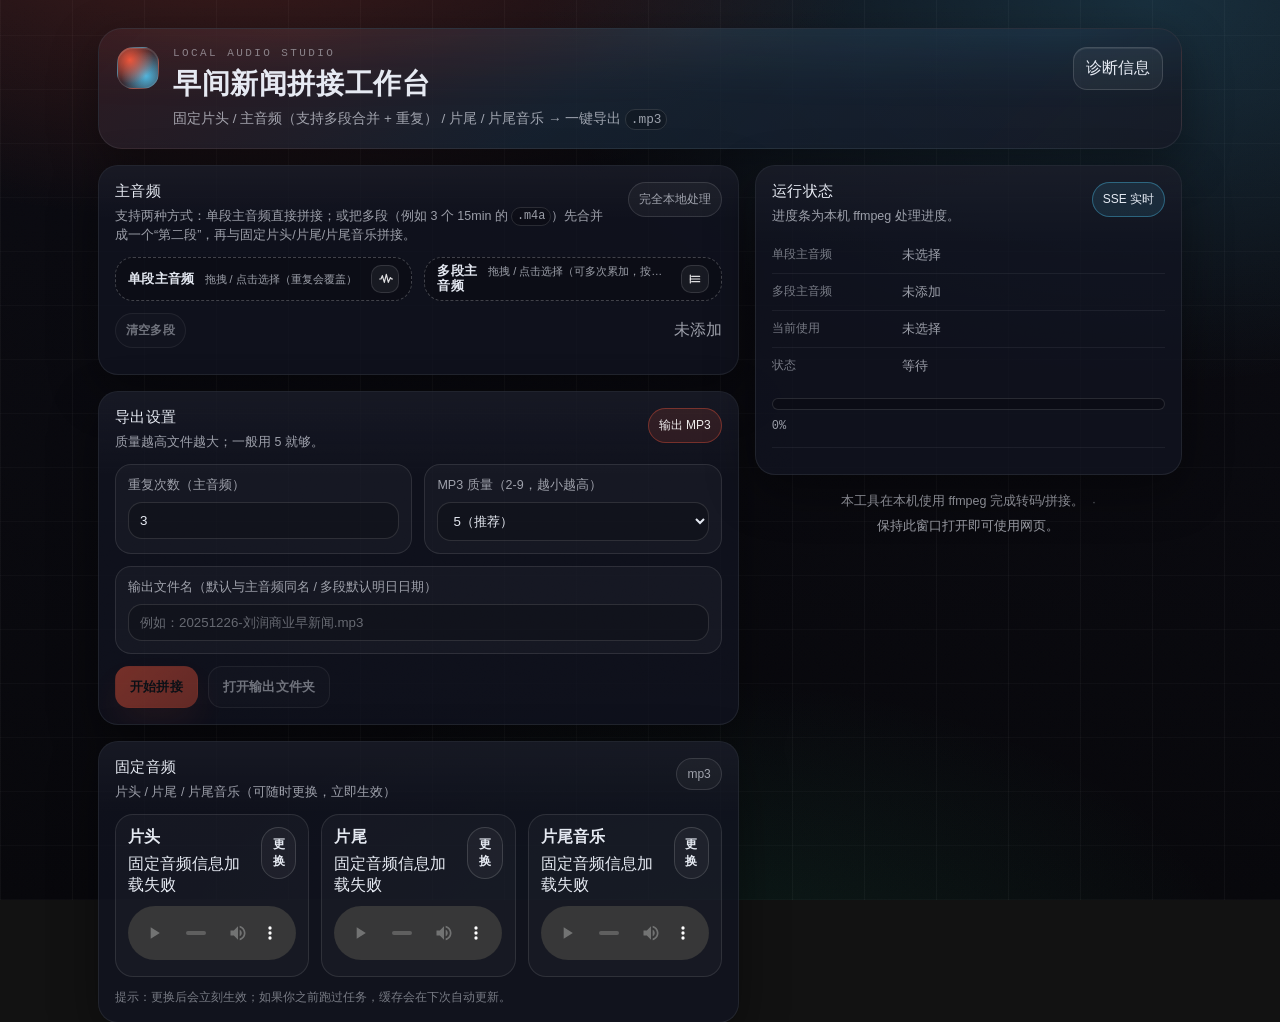
==== app/static/concat/index.html @ 25dc3a08 "Integrate concat tool UI and backend" ====
﻿<!doctype html>
<html lang="zh-CN">
  <head>
    <meta charset="utf-8" />
    <meta name="viewport" content="width=device-width, initial-scale=1" />
    <meta name="theme-color" content="#0b0b12" />
    <title>早间新闻拼接工作台（本地）</title>
    <link rel="stylesheet" href="./style.css?v=3" />
  </head>
  <body>
    <main class="container">
      <header class="hero">
        <div class="hero-top">
          <div class="brand">
            <div class="brand-mark" aria-hidden="true"></div>
            <div class="brand-text">
              <div class="eyebrow">LOCAL AUDIO STUDIO</div>
              <h1>早间新闻拼接工作台</h1>
              <p class="hero-sub">
                固定片头 / 主音频（支持多段合并 + 重复） / 片尾 / 片尾音乐 → 一键导出 <code>.mp3</code>
              </p>
            </div>
          </div>
          <div class="hero-actions">
            <a class="ghost-btn" href="/concat/api/info" target="_blank" rel="noreferrer">诊断信息</a>
          </div>
        </div>
      </header>

      <div class="layout">
        <div class="col">
          <section class="panel">
            <div class="panel-head">
              <div>
                <div class="panel-title">主音频</div>
                <div class="panel-desc muted">
                  支持两种方式：单段主音频直接拼接；或把多段（例如 3 个 15min 的 <code>.m4a</code>）先合并成一个“第二段”，再与固定片头/片尾/片尾音乐拼接。
                </div>
              </div>
              <div class="pill muted">完全本地处理</div>
            </div>

            <section class="drop-grid">
              <section id="dropSingle" class="drop">
                <div class="drop-head">
                  <div>
                    <div class="drop-title">单段主音频</div>
                    <div class="drop-sub">拖拽 / 点击选择（重复会覆盖）</div>
                  </div>
                  <div class="drop-icon" aria-hidden="true">
                    <svg viewBox="0 0 24 24" fill="none" stroke="currentColor" stroke-width="1.8" stroke-linecap="round" stroke-linejoin="round">
                      <path d="M4 12h2l2-5 3 10 3-12 3 12 3-7 2 2h2" />
                    </svg>
                  </div>
                </div>
                <input id="fileSingle" type="file" accept="audio/*" />
              </section>

              <section id="dropMulti" class="drop">
                <div class="drop-head">
                  <div>
                    <div class="drop-title">多段主音频</div>
                    <div class="drop-sub">拖拽 / 点击选择（可多次累加，按文件名排序，拼成第二段）</div>
                  </div>
                  <div class="drop-icon" aria-hidden="true">
                    <svg viewBox="0 0 24 24" fill="none" stroke="currentColor" stroke-width="1.8" stroke-linecap="round" stroke-linejoin="round">
                      <path d="M7 8h12" />
                      <path d="M5 12h14" />
                      <path d="M7 16h12" />
                      <path d="M5 6v12" />
                    </svg>
                  </div>
                </div>
                <input id="fileMulti" type="file" accept="audio/*" multiple />
              </section>
            </section>

            <div class="drop-meta">
              <button id="multiClear" class="secondary mini" type="button" disabled>清空多段</button>
              <span id="multiHint" class="muted">未添加</span>
            </div>
            <ol id="multiList" class="file-list"></ol>
          </section>

          <section class="panel">
            <div class="panel-head">
              <div>
                <div class="panel-title">导出设置</div>
                <div class="panel-desc muted">质量越高文件越大；一般用 5 就够。</div>
              </div>
              <div class="pill pill-accent">输出 MP3</div>
            </div>

            <section class="grid">
              <label class="field">
                <span class="field-label">重复次数（主音频）</span>
                <input id="repeat" type="number" min="1" max="20" value="3" />
              </label>
              <label class="field">
                <span class="field-label">MP3 质量（2-9，越小越高）</span>
                <select id="quality">
                  <option value="2">2（高）</option>
                  <option value="5" selected>5（推荐）</option>
                  <option value="7">7（更小文件）</option>
                </select>
              </label>
              <label class="field field-wide">
                <span class="field-label">输出文件名（默认与主音频同名 / 多段默认明日日期）</span>
                <input id="outputName" type="text" placeholder="例如：20251226-刘润商业早新闻.mp3" />
              </label>
            </section>

            <div class="actions">
              <button id="build" disabled>开始拼接</button>
              <button id="openOutput" class="secondary" disabled>打开输出文件夹</button>
            </div>
          </section>

          <section class="panel fixed-card">
            <div class="panel-head">
              <div>
                <div class="panel-title">固定音频</div>
                <div class="panel-desc muted">片头 / 片尾 / 片尾音乐（可随时更换，立即生效）</div>
              </div>
              <div class="pill muted">mp3</div>
            </div>

            <div class="fixed-grid">
              <div class="fixed-item">
                <div class="fixed-head">
                  <div>
                    <div class="fixed-title">片头</div>
                    <div id="fixedIntroInfo" class="muted">加载中…</div>
                  </div>
                  <div class="fixed-actions">
                    <button id="fixedIntroPick" class="secondary mini" type="button">更换</button>
                    <input id="fixedIntroFile" type="file" accept=".mp3,audio/mpeg" />
                  </div>
                </div>
                <audio id="fixedIntroPlayer" class="fixed-audio" controls preload="none"></audio>
              </div>

              <div class="fixed-item">
                <div class="fixed-head">
                  <div>
                    <div class="fixed-title">片尾</div>
                    <div id="fixedOutroInfo" class="muted">加载中…</div>
                  </div>
                  <div class="fixed-actions">
                    <button id="fixedOutroPick" class="secondary mini" type="button">更换</button>
                    <input id="fixedOutroFile" type="file" accept=".mp3,audio/mpeg" />
                  </div>
                </div>
                <audio id="fixedOutroPlayer" class="fixed-audio" controls preload="none"></audio>
              </div>

              <div class="fixed-item">
                <div class="fixed-head">
                  <div>
                    <div class="fixed-title">片尾音乐</div>
                    <div id="fixedTailInfo" class="muted">加载中…</div>
                  </div>
                  <div class="fixed-actions">
                    <button id="fixedTailPick" class="secondary mini" type="button">更换</button>
                    <input id="fixedTailFile" type="file" accept=".mp3,audio/mpeg" />
                  </div>
                </div>
                <audio id="fixedTailPlayer" class="fixed-audio" controls preload="none"></audio>
              </div>
            </div>

            <div class="muted tip">提示：更换后会立刻生效；如果你之前跑过任务，缓存会在下次自动更新。</div>
          </section>
        </div>

        <div class="col">
          <section class="panel status-card">
            <div class="panel-head">
              <div>
                <div class="panel-title">运行状态</div>
                <div class="panel-desc muted">进度条为本机 ffmpeg 处理进度。</div>
              </div>
              <div class="pill pill-ghost">SSE 实时</div>
            </div>

            <div class="rows">
              <div class="row"><span class="k">单段主音频</span><span id="pickedSingle" class="v muted">未选择</span></div>
              <div class="row"><span class="k">多段主音频</span><span id="pickedMulti" class="v muted">未添加</span></div>
              <div class="row"><span class="k">当前使用</span><span id="pickedActive" class="v muted">未选择</span></div>
              <div class="row"><span class="k">状态</span><span id="status" class="v muted">等待</span></div>
            </div>

            <div class="progress-wrap" aria-hidden="true">
              <div class="progress-track"><div id="bar" class="progress-bar" style="width: 0%"></div></div>
              <div id="progressText" class="muted progress-text">0%</div>
            </div>
            <div id="result" class="result"></div>
          </section>

          <footer class="footer muted">
            <span>本工具在本机使用 ffmpeg 完成转码/拼接。</span>
            <span class="sep" aria-hidden="true">·</span>
            <span>保持此窗口打开即可使用网页。</span>
          </footer>
        </div>
      </div>
    </main>

    <script src="./app.js?v=3"></script>
  </body>
</html>
---- app/static/concat/style.css ----
:root{
  color-scheme: dark;

  --bg: #07070b;
  --surface: rgba(17, 20, 32, .78);
  --line: rgba(242, 246, 255, .14);
  --line2: rgba(242, 246, 255, .08);

  --text: rgba(242, 246, 255, .94);
  --muted: rgba(242, 246, 255, .62);
  --muted2: rgba(242, 246, 255, .46);

  --accent: #ff5a3c;
  --accent2: #52d0ff;
  --ok: #3ddc97;

  --radius-xl: 20px;
  --shadow2: 0 16px 48px rgba(0,0,0,.38);

  --font-ui: "Microsoft YaHei UI", "PingFang SC", "Hiragino Sans GB", "Noto Sans CJK SC", "Segoe UI Variable Text", "Segoe UI", sans-serif;
  --font-display: "Bahnschrift", "Microsoft YaHei UI", "PingFang SC", sans-serif;
  --font-mono: "Cascadia Mono", "Cascadia Code", Consolas, monospace;
}

*{box-sizing:border-box}
html, body{height:100%}

body{
  margin:0;
  font-family: var(--font-ui);
  color: var(--text);
  background:
    radial-gradient(1100px 520px at 18% -10%, rgba(255,90,60,.22), transparent 60%),
    radial-gradient(1000px 620px at 90% 0%, rgba(82,208,255,.18), transparent 62%),
    radial-gradient(900px 520px at 55% 110%, rgba(61,220,151,.10), transparent 60%),
    repeating-linear-gradient(90deg, rgba(255,255,255,.035) 0 1px, transparent 1px 72px),
    repeating-linear-gradient(0deg, rgba(255,255,255,.025) 0 1px, transparent 1px 54px),
    linear-gradient(180deg, #0b0b12, var(--bg));
  background-attachment: fixed;
}

body::before{
  content:"";
  position:fixed;
  inset:0;
  pointer-events:none;
  opacity:.08;
  mix-blend-mode: overlay;
  background-image: url("data:image/svg+xml,%3Csvg xmlns='http://www.w3.org/2000/svg' width='180' height='180'%3E%3Cfilter id='n'%3E%3CfeTurbulence type='fractalNoise' baseFrequency='.9' numOctaves='3' stitchTiles='stitch'/%3E%3C/filter%3E%3Crect width='180' height='180' filter='url(%23n)' opacity='.5'/%3E%3C/svg%3E");
}

.container{
  max-width: 1120px;
  margin: 28px auto 56px;
  padding: 0 18px;
}

a{color:inherit}
.muted{color: var(--muted)}

code{
  font-family: var(--font-mono);
  font-size: .95em;
  padding: .12em .38em;
  border-radius: 10px;
  border: 1px solid rgba(255,255,255,.12);
  background: rgba(0,0,0,.18);
}

.hero{
  border: 1px solid var(--line2);
  border-radius: 24px;
  padding: 18px 18px;
  background:
    linear-gradient(135deg, rgba(255,90,60,.10), rgba(82,208,255,.08) 45%, rgba(255,255,255,.02) 100%),
    var(--surface);
  box-shadow: var(--shadow2);
  position:relative;
  overflow:hidden;
}

.hero::after{
  content:"";
  position:absolute;
  inset:-2px;
  background:
    radial-gradient(760px 220px at 18% 0%, rgba(255,90,60,.35), transparent 60%),
    radial-gradient(700px 240px at 88% 0%, rgba(82,208,255,.30), transparent 62%),
    radial-gradient(540px 200px at 55% 0%, rgba(255,255,255,.14), transparent 60%);
  opacity:.35;
  pointer-events:none;
  mask-image: linear-gradient(180deg, rgba(0,0,0,.95), transparent 70%);
}

.hero-top{
  display:flex;
  justify-content:space-between;
  align-items:flex-start;
  gap:14px;
  position:relative;
  z-index:1;
}

.brand{
  display:flex;
  gap:14px;
  align-items:flex-start;
  min-width:0;
}

.brand-mark{
  width: 42px;
  height: 42px;
  border-radius: 16px;
  background:
    radial-gradient(circle at 30% 30%, rgba(255,90,60,.9), transparent 60%),
    radial-gradient(circle at 70% 70%, rgba(82,208,255,.85), transparent 62%),
    rgba(255,255,255,.06);
  border: 1px solid rgba(255,255,255,.12);
  box-shadow: inset 0 1px 0 rgba(255,255,255,.12);
  flex: 0 0 auto;
}

.brand-text{min-width:0}

.eyebrow{
  font-family: var(--font-mono);
  font-size: 11px;
  letter-spacing: .22em;
  text-transform: uppercase;
  color: var(--muted2);
}

h1{
  font-family: var(--font-display);
  margin: 6px 0 6px;
  font-size: 28px;
  letter-spacing: .6px;
}

.hero-sub{
  margin: 0;
  color: var(--muted);
  font-size: 13.5px;
  line-height: 1.45;
  max-width: 70ch;
}

.ghost-btn{
  text-decoration:none;
  display:inline-flex;
  align-items:center;
  gap:8px;
  padding: 10px 12px;
  border-radius: 14px;
  border: 1px solid rgba(255,255,255,.14);
  background: rgba(255,255,255,.05);
  color: var(--text);
  box-shadow: inset 0 1px 0 rgba(255,255,255,.08);
}

.ghost-btn:hover{
  border-color: rgba(82,208,255,.45);
  background: rgba(82,208,255,.08);
}

.layout{
  display:grid;
  grid-template-columns: 1.2fr .8fr;
  gap: 16px;
  margin-top: 16px;
  align-items:start;
}

.col{
  display:flex;
  flex-direction:column;
  gap:16px;
  min-width:0;
}

.panel{
  border: 1px solid var(--line2);
  border-radius: var(--radius-xl);
  padding: 16px 16px;
  background: var(--surface);
  box-shadow: var(--shadow2);
  position:relative;
  overflow:hidden;
}

.panel::before{
  content:"";
  position:absolute;
  inset:0;
  pointer-events:none;
  background: linear-gradient(180deg, rgba(255,255,255,.06), transparent 26%);
  opacity:.6;
}

.panel > *{position:relative; z-index:1}

.panel-head{
  display:flex;
  justify-content:space-between;
  align-items:flex-start;
  gap:12px;
  margin-bottom: 12px;
}

.panel-title{
  font-family: var(--font-display);
  font-size: 15px;
  letter-spacing: .4px;
}

.panel-desc{
  margin-top: 6px;
  font-size: 12.5px;
  line-height: 1.5;
}

.pill{
  display:inline-flex;
  align-items:center;
  gap:6px;
  padding: 8px 10px;
  border-radius: 999px;
  border: 1px solid rgba(255,255,255,.12);
  background: rgba(255,255,255,.04);
  font-size: 12px;
  white-space:nowrap;
}

.pill-accent{
  border-color: rgba(255,90,60,.35);
  background: rgba(255,90,60,.12);
  color: rgba(255,255,255,.92);
}

.pill-ghost{
  border-color: rgba(82,208,255,.35);
  background: rgba(82,208,255,.10);
}

.drop-grid{
  display:grid;
  grid-template-columns: 1fr 1fr;
  gap: 12px;
}

.drop{
  position:relative;
  border: 1px dashed rgba(255,255,255,.22);
  border-radius: 18px;
  background: rgba(0,0,0,.18);
  padding: 6px 12px;
  min-height: 36px;
  display:flex;
  align-items:center;
  justify-content:center;
  overflow:hidden;
  cursor:pointer;
  transition: transform .16s ease, border-color .16s ease, background .16s ease, box-shadow .16s ease;
}

.drop::after{
  content:"";
  position:absolute;
  inset:-1px;
  background: linear-gradient(135deg, rgba(255,90,60,.0), rgba(255,90,60,.14), rgba(82,208,255,.12), rgba(255,255,255,.0));
  opacity:0;
  pointer-events:none;
  transition: opacity .18s ease;
}

.drop:hover{
  transform: translateY(-1px);
  border-color: rgba(255,255,255,.32);
  box-shadow: 0 18px 46px rgba(0,0,0,.28);
}

.drop:hover::after{opacity:1}

.drop.dragover{
  border-style: solid;
  border-color: rgba(82,208,255,.75);
  background: rgba(82,208,255,.10);
  transform: translateY(-1px);
}

.drop:focus-within{
  border-color: rgba(82,208,255,.75);
  box-shadow: 0 0 0 4px rgba(82,208,255,.12);
}

.drop-head{
  display:flex;
  justify-content:space-between;
  align-items:center;
  gap: 12px;
  width:100%;
}

.drop-head > div:first-child{
  min-width:0;
  display:flex;
  align-items:baseline;
  gap: 10px;
}

.drop-title{
  font-family: var(--font-display);
  font-weight: 700;
  letter-spacing: .3px;
  font-size: 13px;
  line-height: 1.15;
}

.drop-sub{
  margin-top: 0;
  color: var(--muted);
  font-size: 11px;
  line-height: 1.2;
  white-space: nowrap;
  overflow: hidden;
  text-overflow: ellipsis;
}

.drop-icon{
  width: 28px;
  height: 28px;
  border-radius: 10px;
  border: 1px solid rgba(255,255,255,.12);
  background: rgba(255,255,255,.05);
  display:flex;
  align-items:center;
  justify-content:center;
  color: rgba(255,255,255,.86);
  flex: 0 0 auto;
}

.drop-icon svg{width: 16px; height: 16px}

.drop input[type=file]{
  position:absolute;
  inset:0;
  opacity:0;
  cursor:pointer;
}

.drop-meta{
  display:flex;
  align-items:center;
  justify-content:space-between;
  gap: 10px;
  margin-top: 12px;
}

.file-list{
  margin: 10px 0 0 0;
  padding: 0;
  list-style:none;
  display:flex;
  flex-direction:column;
  gap: 8px;
}

.file-item{
  display:flex;
  align-items:center;
  justify-content:space-between;
  gap: 12px;
  padding: 10px 10px;
  border-radius: 16px;
  border: 1px solid rgba(255,255,255,.10);
  background: rgba(255,255,255,.035);
}

.file-left{
  display:flex;
  align-items:center;
  gap: 10px;
  min-width:0;
}

.file-idx{
  font-family: var(--font-mono);
  font-size: 12px;
  color: rgba(255,255,255,.85);
  background: rgba(255,255,255,.06);
  border: 1px solid rgba(255,255,255,.10);
  border-radius: 999px;
  padding: 4px 8px;
  flex:0 0 auto;
}

.file-meta{min-width:0}

.file-name{
  font-size: 13px;
  color: var(--text);
  white-space:nowrap;
  overflow:hidden;
  text-overflow:ellipsis;
  max-width: 42ch;
}

.file-size{
  font-size: 12px;
  color: var(--muted2);
  margin-top: 2px;
  font-family: var(--font-mono);
}

.grid{
  display:grid;
  grid-template-columns: 1fr 1fr;
  gap: 12px;
}

.field{
  display:flex;
  flex-direction:column;
  gap: 8px;
  padding: 12px 12px;
  border-radius: 16px;
  border: 1px solid rgba(255,255,255,.10);
  background: rgba(255,255,255,.03);
  color: var(--muted);
}

.field-label{
  color: var(--muted);
  font-size: 12.5px;
}

.field-wide{grid-column: 1 / -1}

input, select{
  padding: 10px 11px;
  border-radius: 14px;
  border: 1px solid rgba(255,255,255,.12);
  background: rgba(0,0,0,.18);
  color: var(--text);
  outline:none;
}

input::placeholder{color: rgba(242,246,255,.38)}

input:focus, select:focus{
  border-color: rgba(82,208,255,.70);
  box-shadow: 0 0 0 4px rgba(82,208,255,.12);
}

.actions{
  display:flex;
  flex-wrap:wrap;
  gap:10px;
  margin-top: 12px;
}

button{
  padding: 11px 14px;
  border-radius: 14px;
  border: 1px solid transparent;
  background: linear-gradient(135deg, rgba(255,90,60,.95), rgba(255,90,60,.78));
  color: #081011;
  font-weight: 800;
  letter-spacing: .2px;
  cursor:pointer;
  box-shadow: 0 16px 34px rgba(255,90,60,.16);
  transition: transform .16s ease, background .16s ease, border-color .16s ease, opacity .16s ease;
}

button:hover{transform: translateY(-1px)}
button:active{transform: translateY(0px)}

button.secondary{
  background: rgba(255,255,255,.04);
  color: var(--text);
  border-color: rgba(255,255,255,.14);
  box-shadow: none;
}

button.secondary:hover{
  border-color: rgba(82,208,255,.45);
  background: rgba(82,208,255,.08);
}

button.mini{
  padding: 8px 10px;
  border-radius: 999px;
  font-size: 12px;
  font-weight: 650;
}

button:disabled{
  opacity: .45;
  cursor:not-allowed;
  transform:none;
}

button.remove{
  padding: 7px 10px;
  border-radius: 999px;
  border: 1px solid rgba(255,255,255,.14);
  background: rgba(0,0,0,.12);
  color: var(--muted);
  cursor:pointer;
  font-size: 12px;
  transition: transform .16s ease, background .16s ease, border-color .16s ease, opacity .16s ease;
}

button.remove:hover{
  border-color: rgba(255,90,60,.45);
  color: var(--text);
  background: rgba(255,90,60,.10);
}

.fixed-grid{
  display:grid;
  grid-template-columns: repeat(3, 1fr);
  gap: 12px;
}

.fixed-item{
  border: 1px solid rgba(255,255,255,.10);
  border-radius: 18px;
  padding: 12px 12px;
  background: rgba(255,255,255,.03);
  min-width:0;
}

.fixed-head{
  display:flex;
  justify-content:space-between;
  align-items:flex-start;
  gap:12px;
}

.fixed-title{
  font-family: var(--font-display);
  font-weight: 750;
  letter-spacing: .25px;
  margin-bottom: 6px;
}

.fixed-actions{
  display:flex;
  align-items:flex-start;
  gap:8px;
}

.fixed-actions input[type=file]{
  position:fixed;
  left:-9999px;
  top:-9999px;
  width:1px;
  height:1px;
  opacity:0;
  pointer-events:none;
}

.fixed-audio{
  width:100%;
  margin-top: 10px;
}

.tip{
  margin-top: 12px;
  font-size: 12px;
  color: var(--muted2);
}

.status-card{
  position:sticky;
  top: 16px;
}

.rows{margin-top: 6px}

.row{
  display:grid;
  grid-template-columns: 120px 1fr;
  gap: 10px;
  padding: 9px 0;
  border-bottom: 1px solid rgba(255,255,255,.06);
}

.row:last-child{border-bottom:none}

.k{
  color: var(--muted2);
  font-size: 12px;
}

.v{
  word-break: break-all;
  font-size: 13px;
}

.progress-wrap{margin-top: 14px}

.progress-track{
  height: 12px;
  border-radius: 999px;
  border: 1px solid rgba(255,255,255,.12);
  background: rgba(0,0,0,.22);
  overflow:hidden;
}

.progress-bar{
  position:relative;
  height:100%;
  width:0%;
  border-radius: 999px;
  background: linear-gradient(90deg, rgba(255,90,60,.95), rgba(82,208,255,.86), rgba(61,220,151,.85));
  box-shadow: inset 0 1px 0 rgba(255,255,255,.18);
  transition: width .20s ease;
}

.progress-bar::after{
  content:"";
  position:absolute;
  inset:0;
  background: repeating-linear-gradient(90deg, rgba(255,255,255,.18) 0 10px, rgba(255,255,255,0) 10px 20px);
  opacity:.14;
  transform: translateX(-12px);
  animation: progressShine 1.2s linear infinite;
}

@keyframes progressShine{
  from{ transform: translateX(-12px); }
  to{ transform: translateX(12px); }
}

.progress-text{
  margin-top: 9px;
  font-size: 12px;
  color: var(--muted);
  font-family: var(--font-mono);
}

.result{
  margin-top: 14px;
  padding-top: 10px;
  border-top: 1px solid rgba(255,255,255,.06);
}

.result a{
  color: rgba(82,208,255,.95);
  text-decoration:none;
}

.result a:hover{text-decoration:underline}

.footer{
  margin-top: 2px;
  font-size: 12.5px;
  display:flex;
  flex-wrap:wrap;
  gap: 8px;
  align-items:center;
  justify-content:center;
}

.sep{opacity:.55}

a:focus-visible, button:focus-visible, input:focus-visible, select:focus-visible{
  outline: 3px solid rgba(82,208,255,.5);
  outline-offset: 2px;
}

@media (prefers-reduced-motion: reduce){
  *{ animation:none !important; transition:none !important; }
}

@media (max-width: 980px){
  .layout{grid-template-columns: 1fr}
  .status-card{position:static}
  .fixed-grid{grid-template-columns: 1fr}
}

@media (max-width: 720px){
  h1{font-size: 24px}
  .drop-grid{grid-template-columns: 1fr}
  .row{grid-template-columns: 92px 1fr}
}
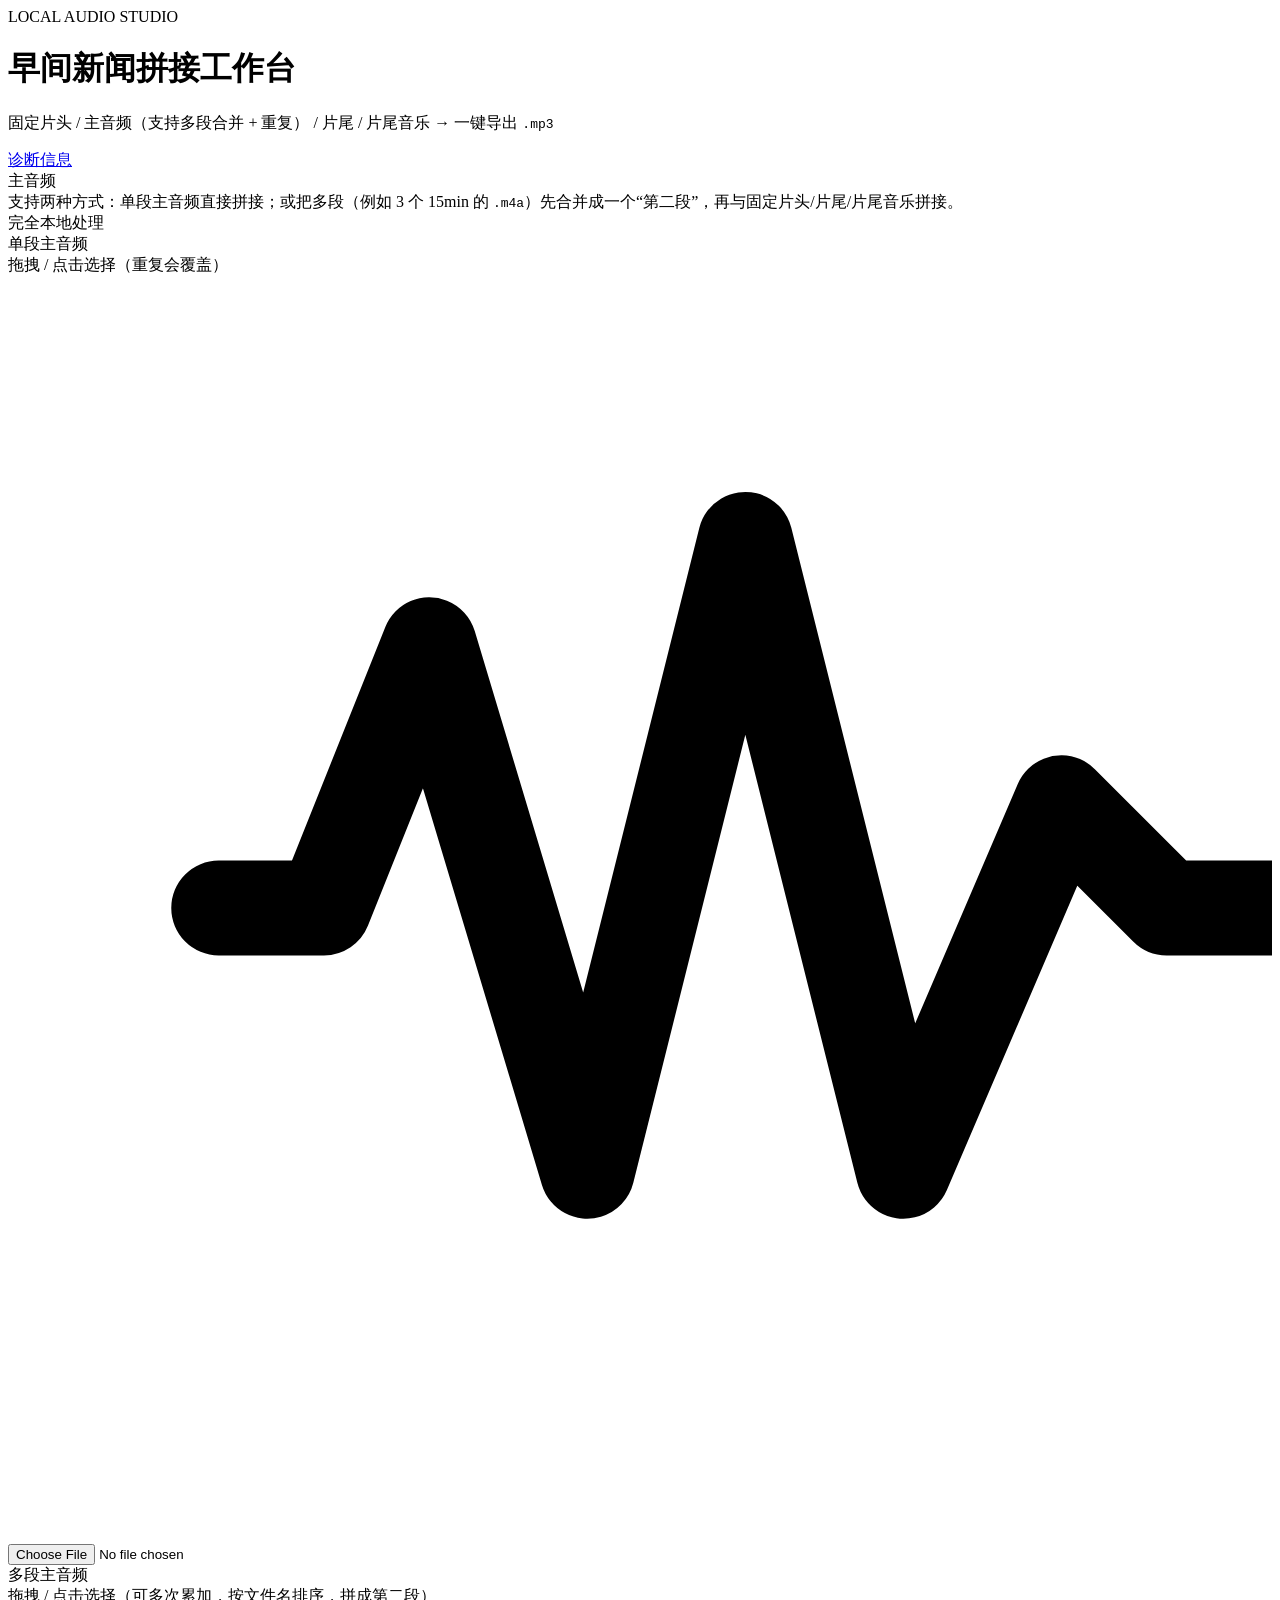
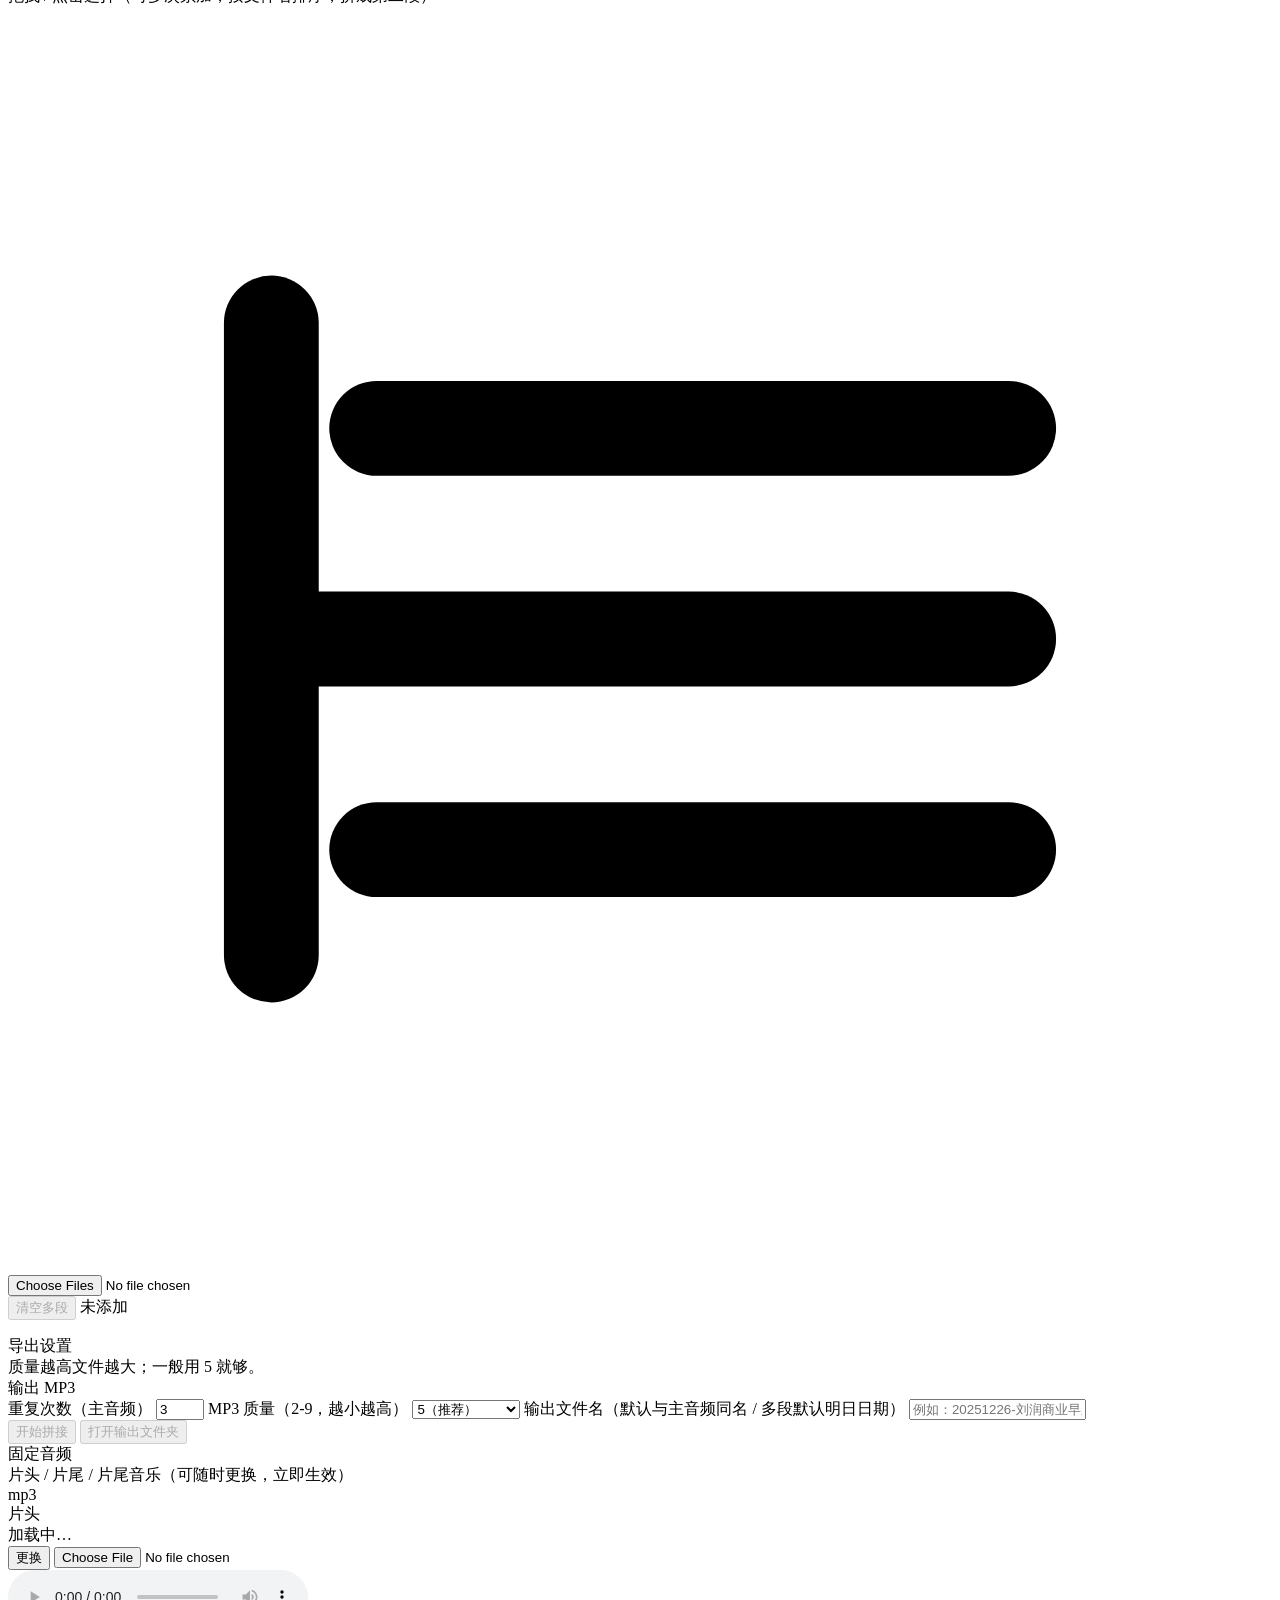
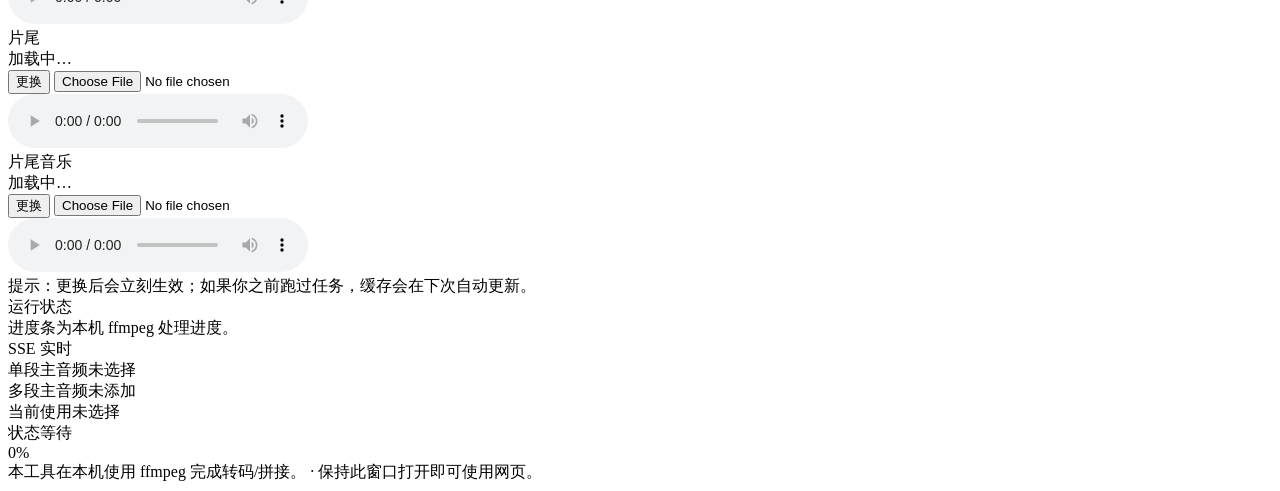
==== commit 9f158aea: "Fix concat asset paths" ====
--- a/app/static/concat/index.html
+++ b/app/static/concat/index.html
@@ -5,7 +5,7 @@
     <meta name="viewport" content="width=device-width, initial-scale=1" />
     <meta name="theme-color" content="#0b0b12" />
     <title>早间新闻拼接工作台（本地）</title>
-    <link rel="stylesheet" href="./style.css?v=3" />
+    <link rel="stylesheet" href="/concat/style.css?v=3" />
   </head>
   <body>
     <main class="container">
@@ -206,7 +206,8 @@
       </div>
     </main>
 
-    <script src="./app.js?v=3"></script>
+    <script src="/concat/app.js?v=3"></script>
   </body>
 </html>
 
+
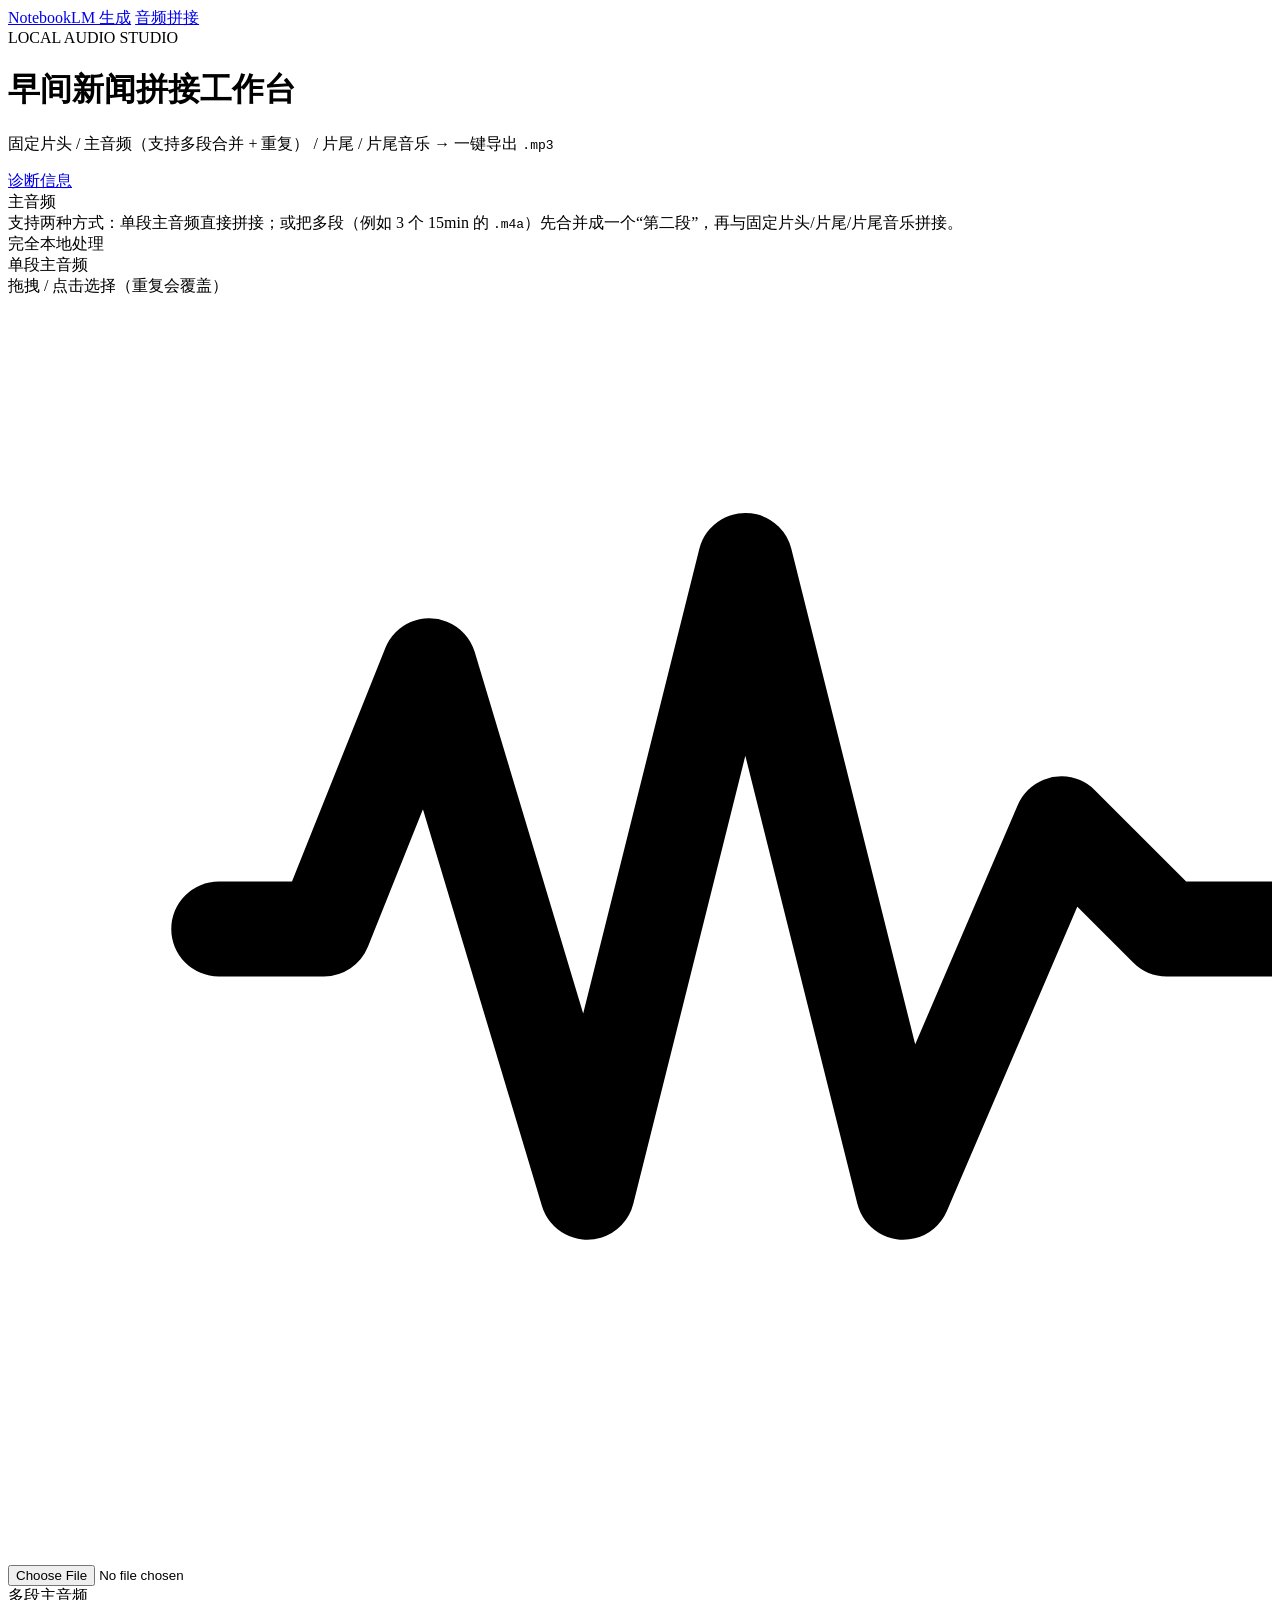
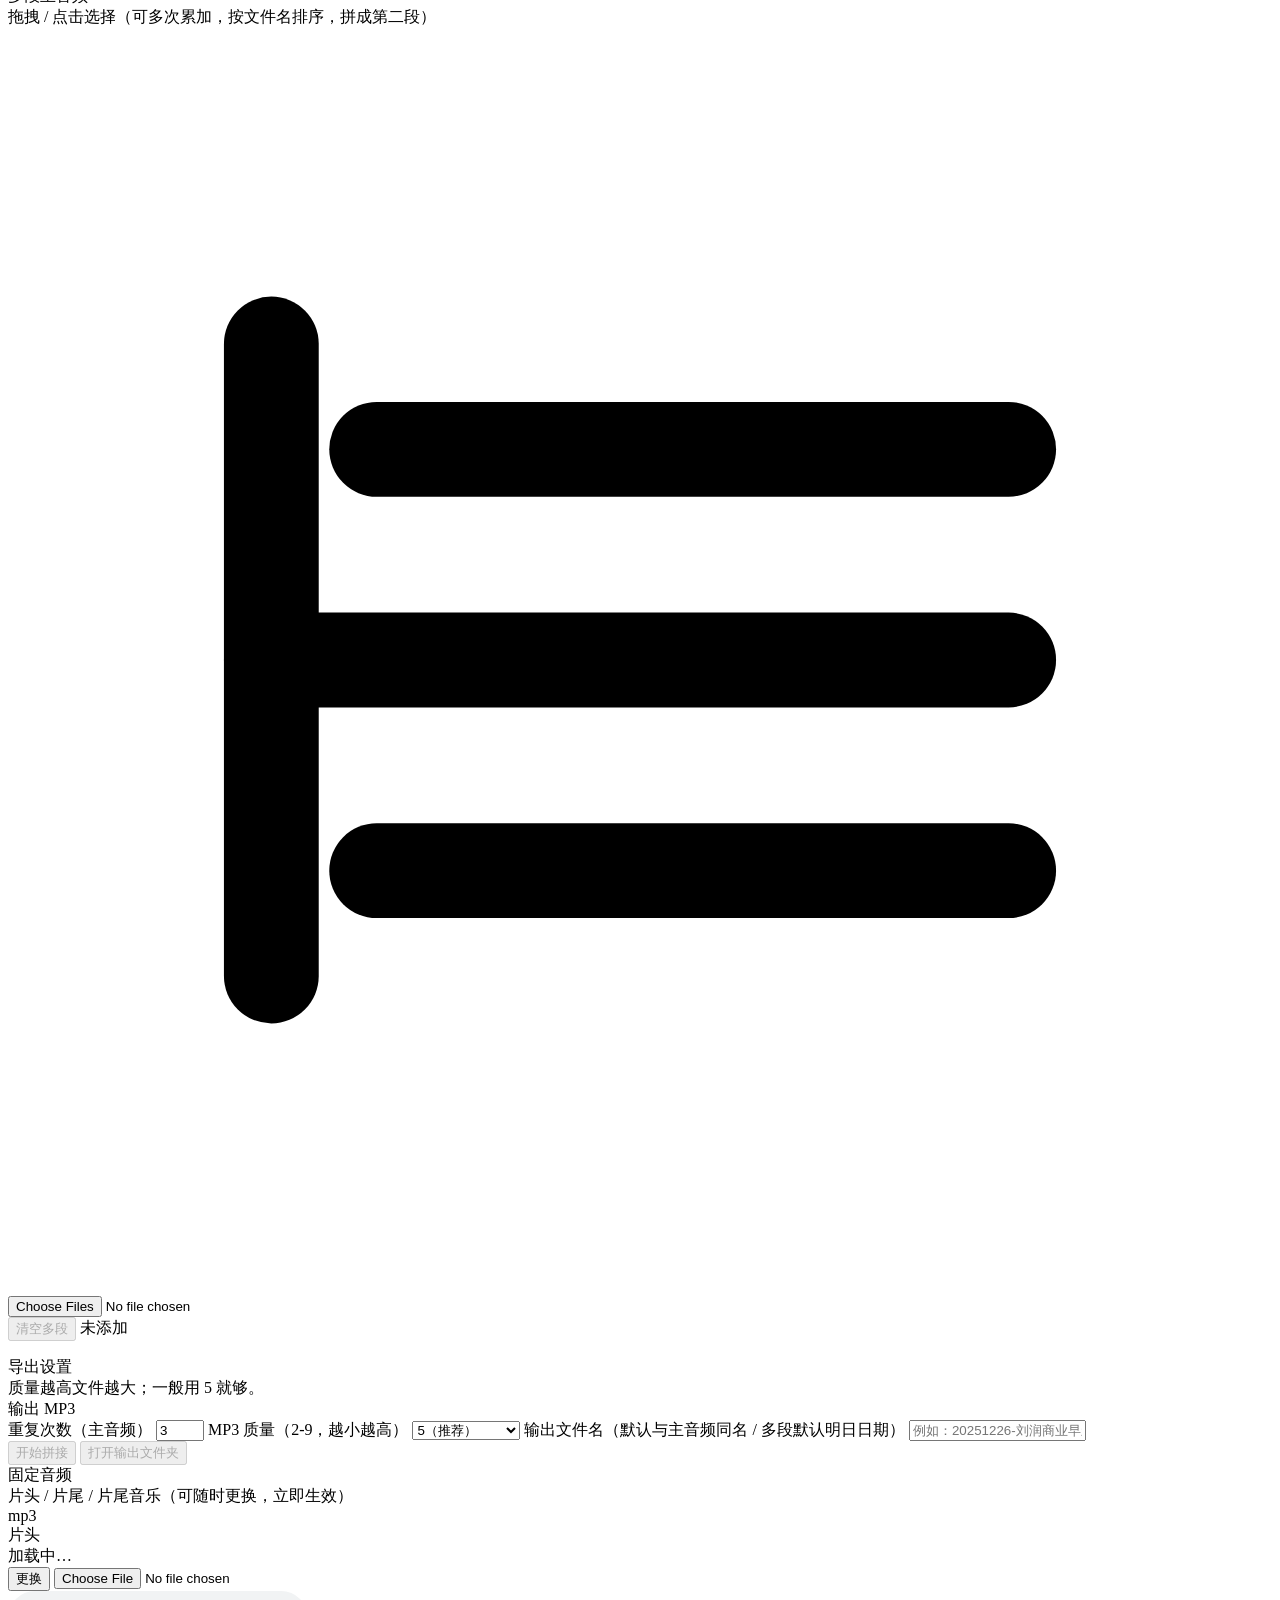
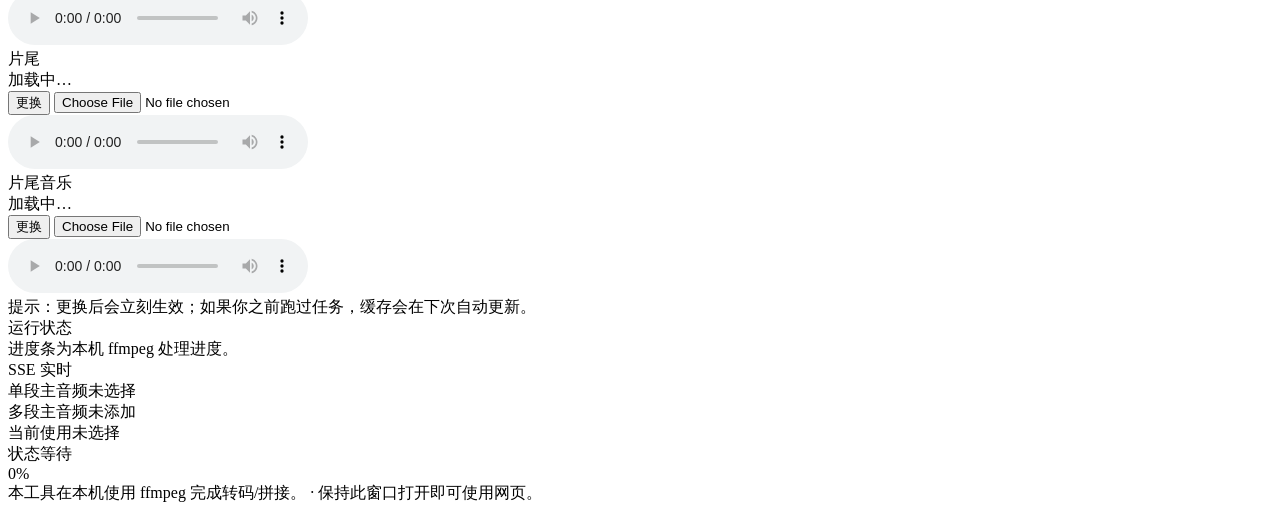
==== commit 99f85d56: "Add navigation between pages" ====
--- a/app/static/concat/index.html
+++ b/app/static/concat/index.html
@@ -9,6 +9,10 @@
   </head>
   <body>
     <main class="container">
+      <nav class="topNav">
+        <a class="navLink" href="/">NotebookLM 生成</a>
+        <a class="navLink active" href="/concat">音频拼接</a>
+      </nav>
       <header class="hero">
         <div class="hero-top">
           <div class="brand">
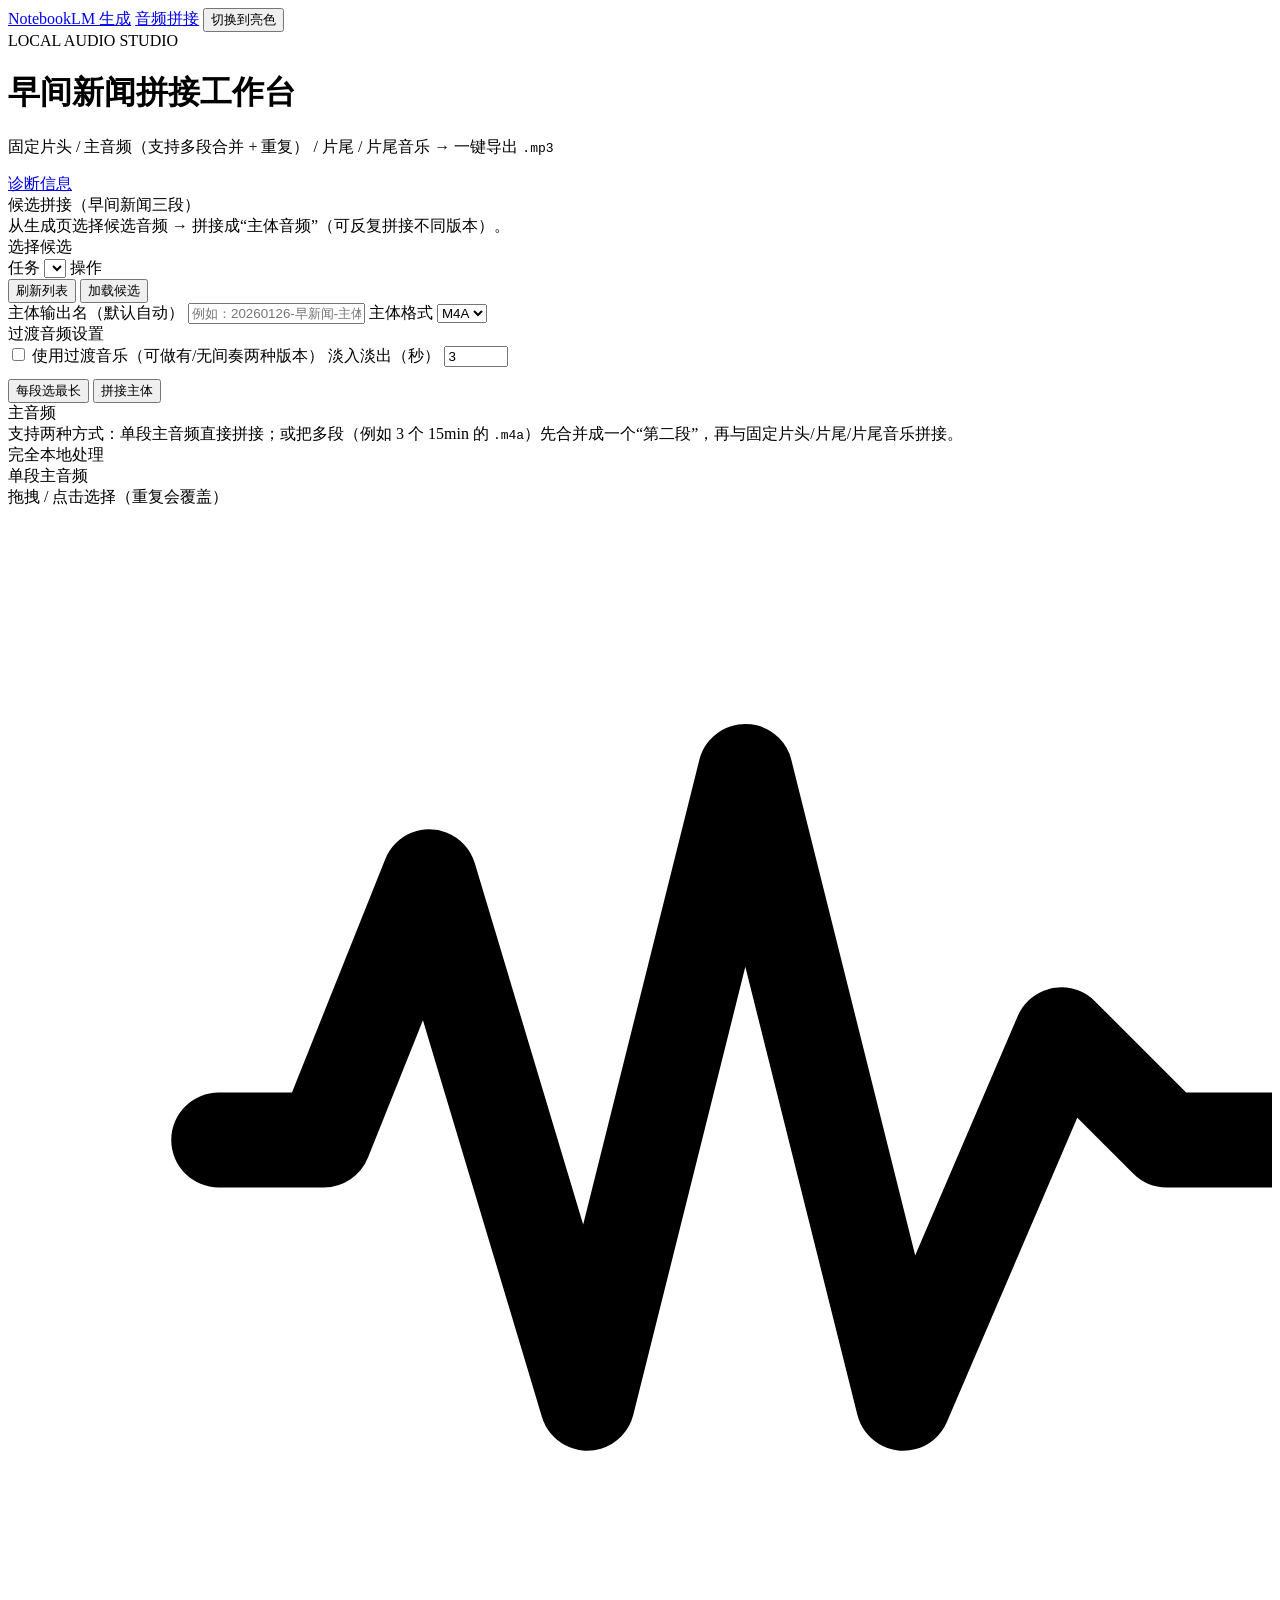
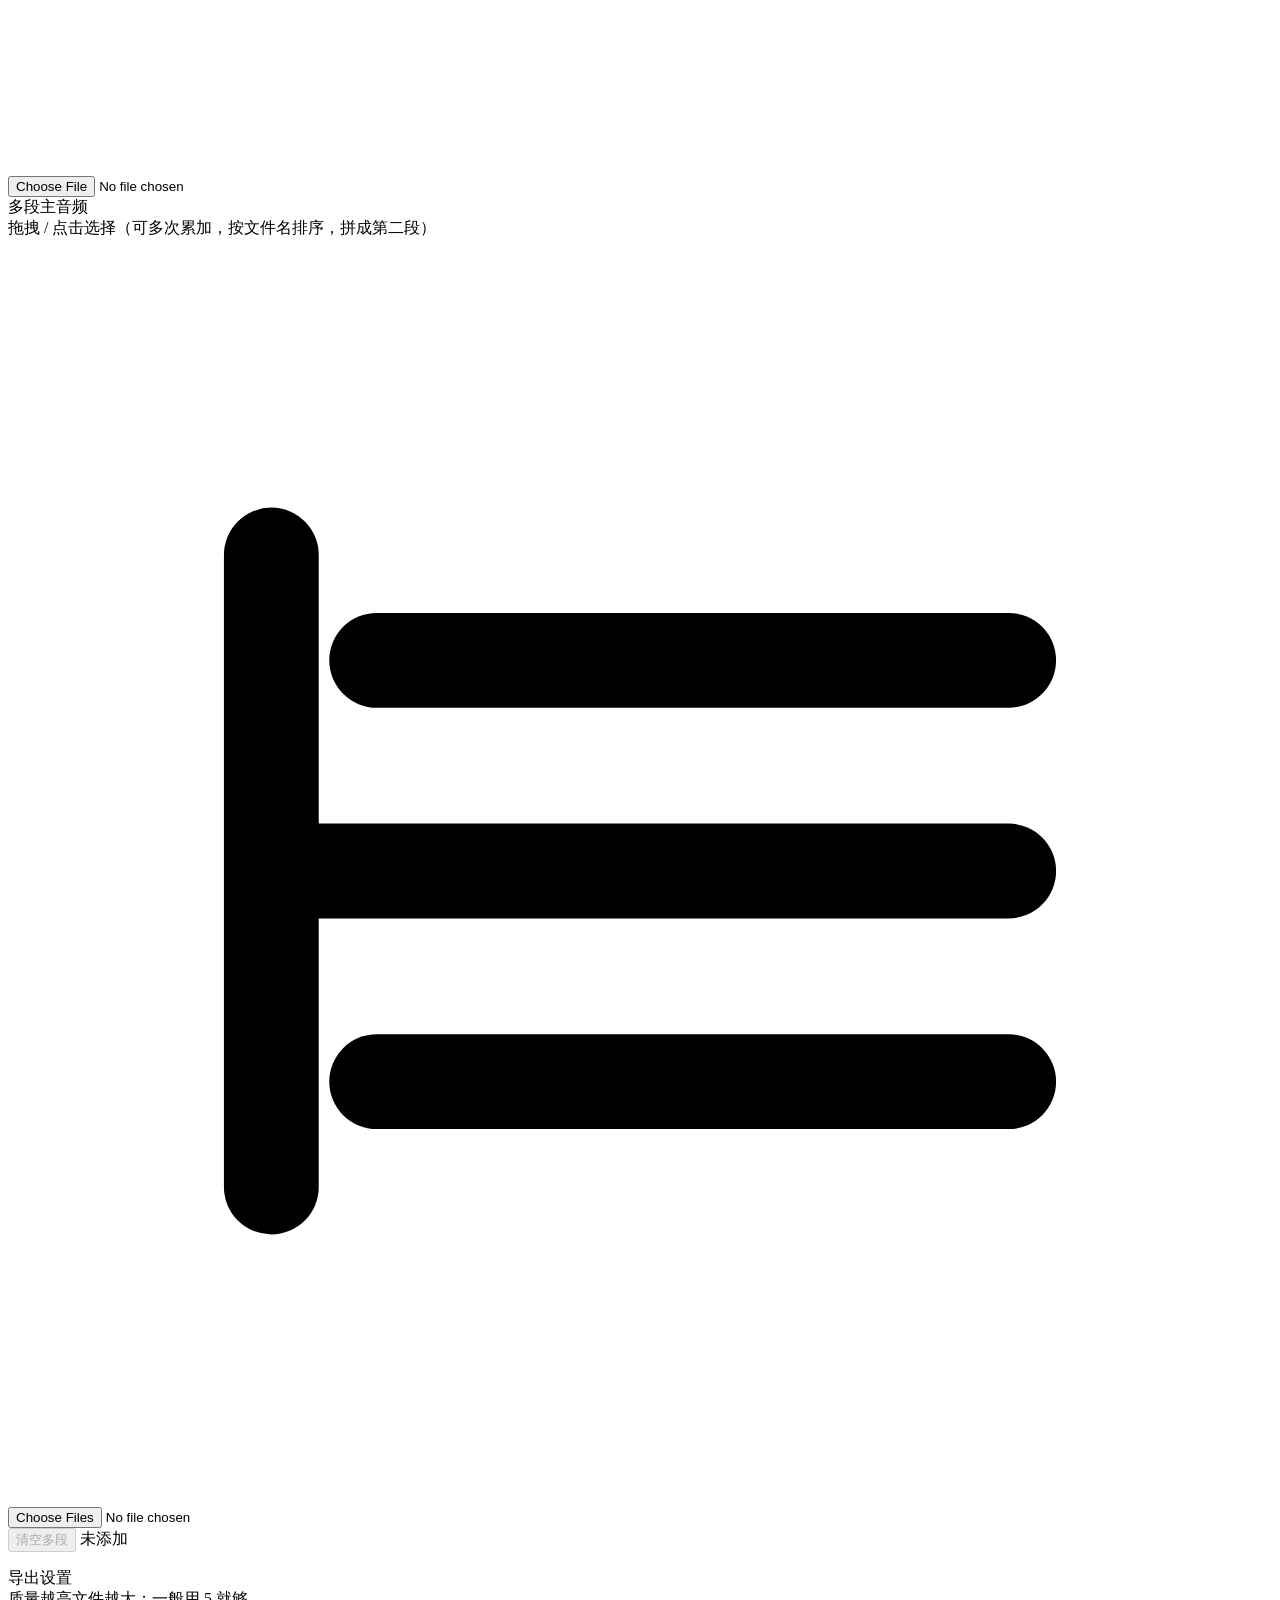
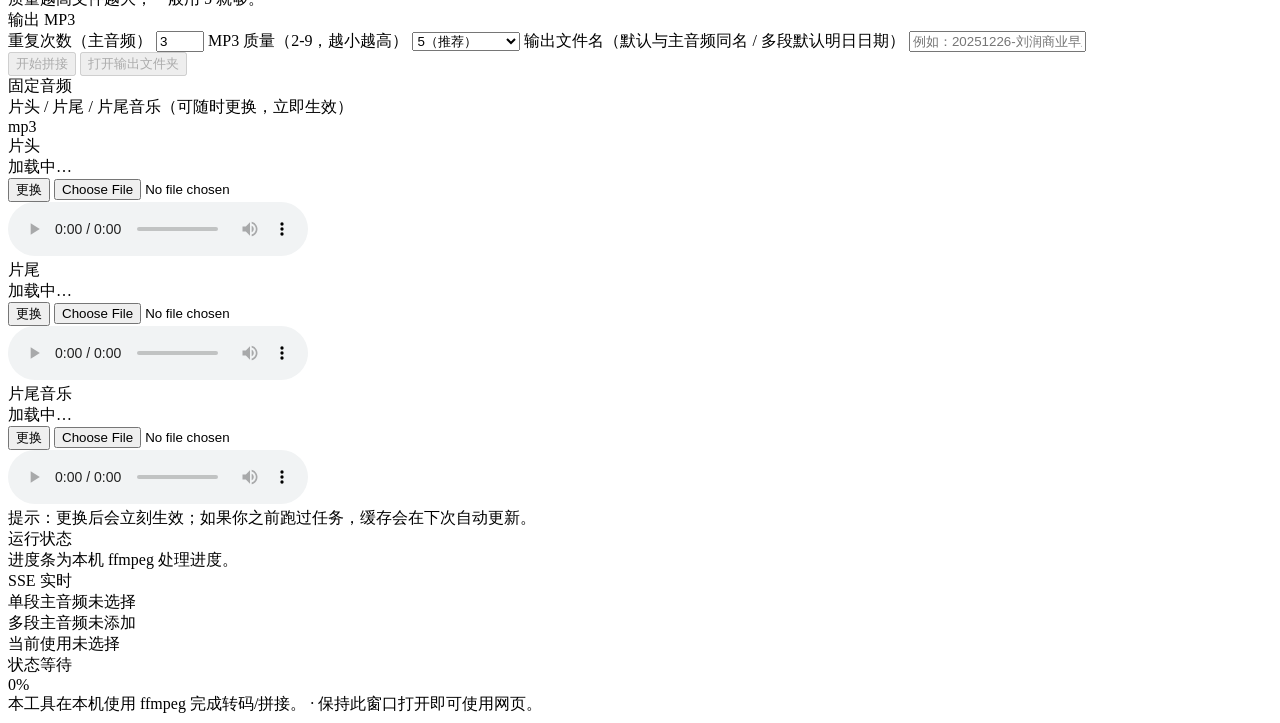
==== commit ec1df6c9: "feat: improve UI, waveform, doc/pdf import" ====
--- a/app/static/concat/index.html
+++ b/app/static/concat/index.html
@@ -5,13 +5,14 @@
     <meta name="viewport" content="width=device-width, initial-scale=1" />
     <meta name="theme-color" content="#0b0b12" />
     <title>早间新闻拼接工作台（本地）</title>
-    <link rel="stylesheet" href="/concat/style.css?v=3" />
+    <link rel="stylesheet" href="/concat/style.css?v=5" />
   </head>
   <body>
     <main class="container">
       <nav class="topNav">
         <a class="navLink" href="/">NotebookLM 生成</a>
         <a class="navLink active" href="/concat">音频拼接</a>
+        <button id="themeToggle" class="navToggle" type="button">切换到亮色</button>
       </nav>
       <header class="hero">
         <div class="hero-top">
@@ -33,6 +34,67 @@
 
       <div class="layout">
         <div class="col">
+          <section class="panel candidatePanel">
+            <div class="panel-head">
+              <div>
+                <div class="panel-title">候选拼接（早间新闻三段）</div>
+                <div class="panel-desc muted">从生成页选择候选音频 → 拼接成“主体音频”（可反复拼接不同版本）。</div>
+              </div>
+              <div class="pill muted">选择候选</div>
+            </div>
+
+            <section class="grid">
+              <label class="field">
+                <span class="field-label">任务</span>
+                <select id="jobSelect"></select>
+              </label>
+              <label class="field">
+                <span class="field-label">操作</span>
+                <div class="actions compact">
+                  <button id="jobRefresh" class="secondary" type="button">刷新列表</button>
+                  <button id="jobLoad" type="button">加载候选</button>
+                </div>
+              </label>
+              <label class="field field-wide">
+                <span class="field-label">主体输出名（默认自动）</span>
+                <input id="stitchOutputName" type="text" placeholder="例如：20260126-早新闻-主体.m4a" />
+              </label>
+              <label class="field">
+                <span class="field-label">主体格式</span>
+                <select id="stitchOutputFormat">
+                  <option value="m4a" selected>M4A</option>
+                  <option value="mp3">MP3</option>
+                  <option value="mp4">MP4</option>
+                </select>
+              </label>
+            </section>
+
+            <div id="candidateList" class="candidateList"></div>
+            <div id="candidateSelectionSummary" class="candidateSummary"></div>
+
+            <div class="transitionBlock">
+              <div class="panel-title small">过渡音频设置</div>
+              <div class="transitionControls">
+                <label class="toggle">
+                  <input id="transitionEnabled" type="checkbox" />
+                  使用过渡音乐（可做有/无间奏两种版本）
+                </label>
+                <label class="field">
+                  <span class="field-label">淡入淡出（秒）</span>
+                  <input id="transitionFade" type="number" min="0" max="10" step="0.1" value="3" />
+                </label>
+              </div>
+              <div id="transitionList" class="transitionList"></div>
+            </div>
+
+            <div class="actions" style="margin-top:12px">
+              <button id="stitchAutoPick" class="secondary" type="button">每段选最长</button>
+              <button id="stitchPartsBtn" type="button">拼接主体</button>
+            </div>
+
+            <div id="stitchPartsResult" class="result"></div>
+          </section>
+
           <section class="panel">
             <div class="panel-head">
               <div>
@@ -82,6 +144,10 @@
             <div class="drop-meta">
               <button id="multiClear" class="secondary mini" type="button" disabled>清空多段</button>
               <span id="multiHint" class="muted">未添加</span>
+            </div>
+            <div id="importedBox" class="importedBox muted" style="display:none">
+              <span>已导入主音频：<span id="importedName"></span></span>
+              <button id="importedClear" class="secondary mini" type="button">清除导入</button>
             </div>
             <ol id="multiList" class="file-list"></ol>
           </section>
@@ -210,7 +276,7 @@
       </div>
     </main>
 
-    <script src="/concat/app.js?v=3"></script>
+    <script src="/concat/app.js?v=5"></script>
   </body>
 </html>
 
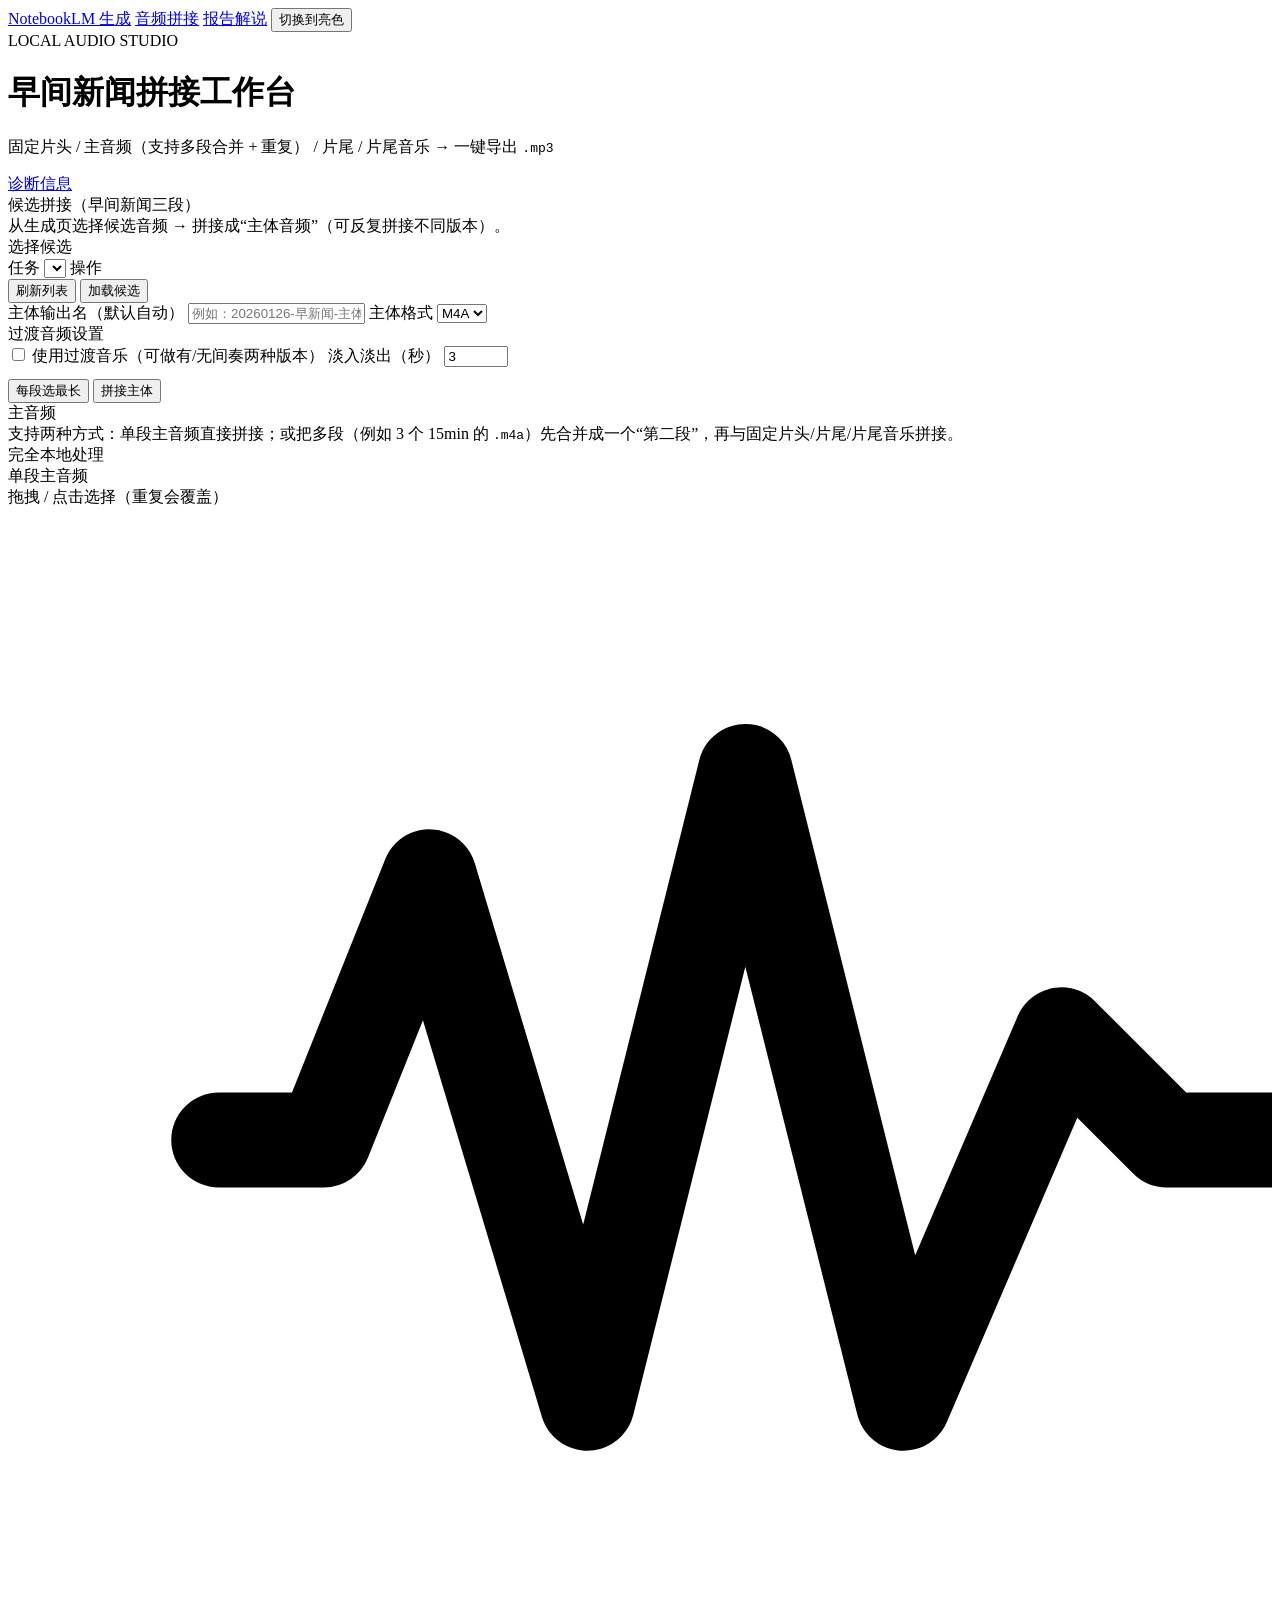
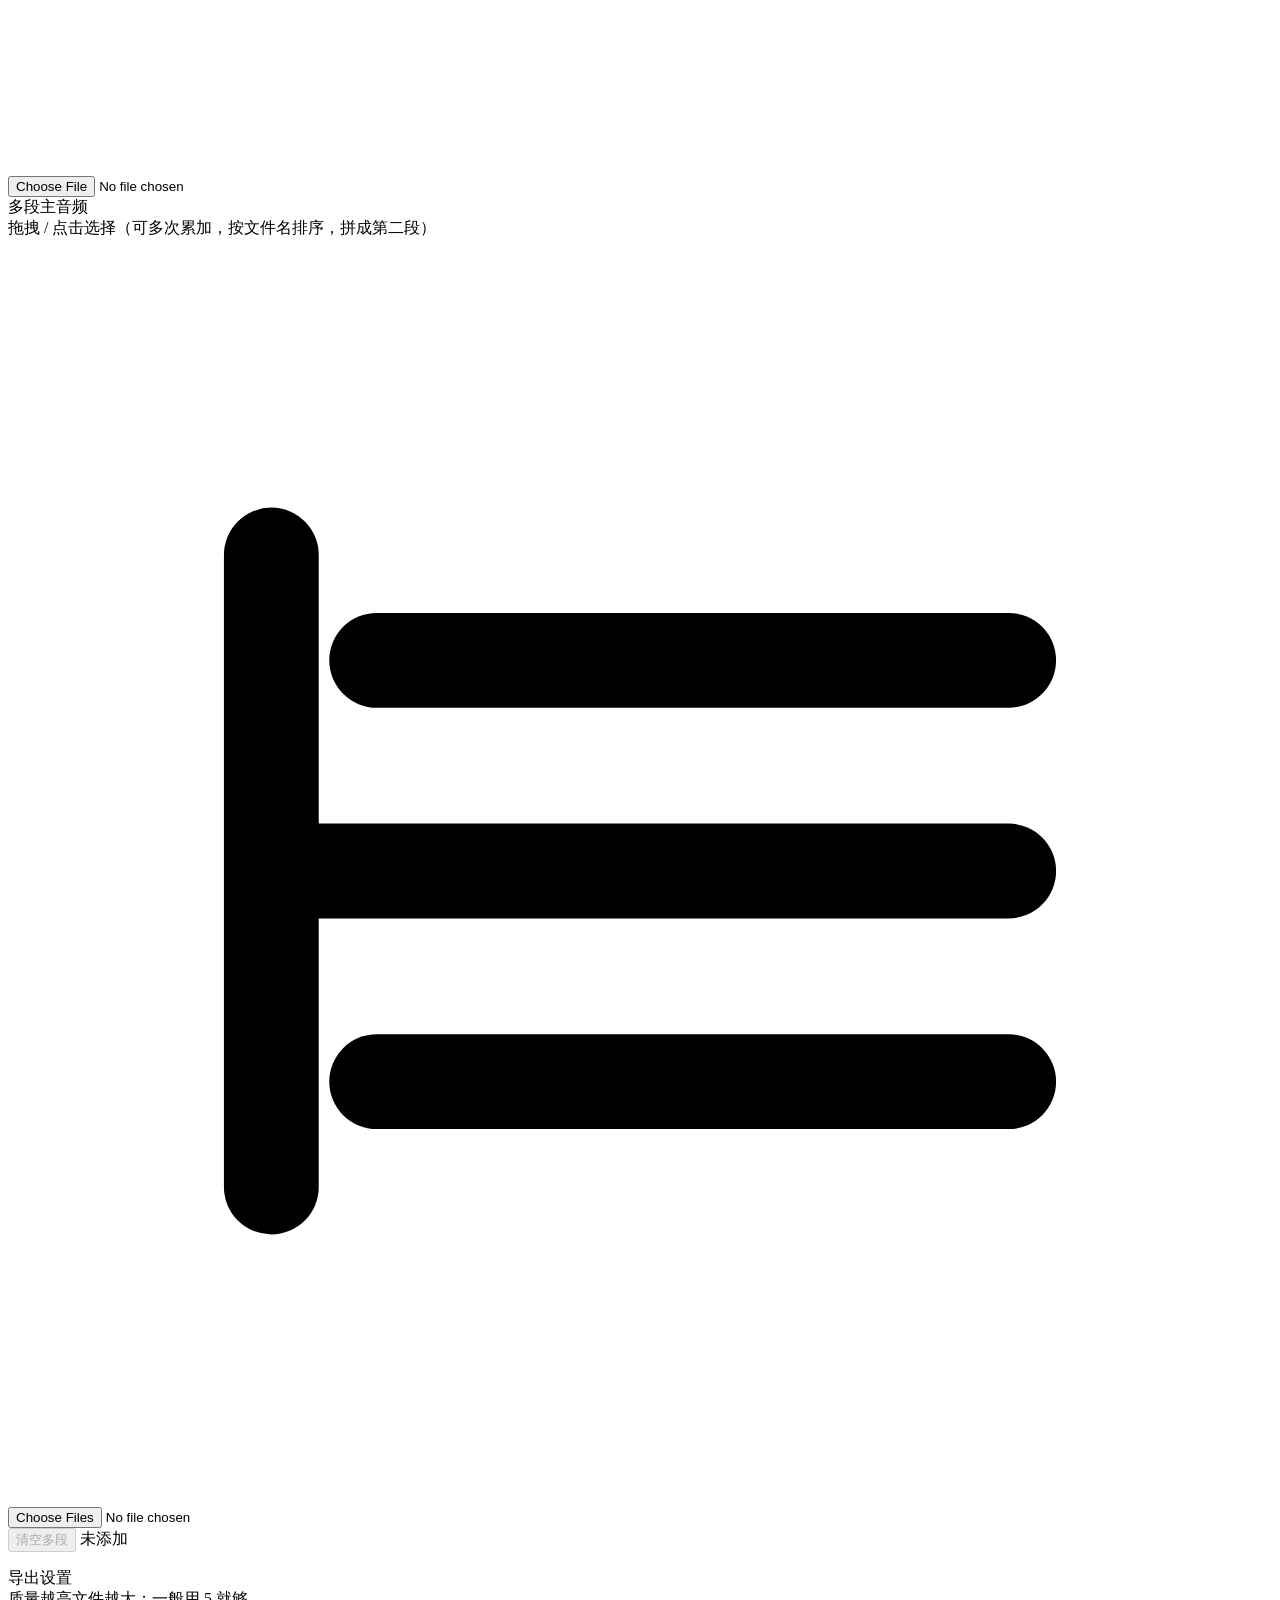
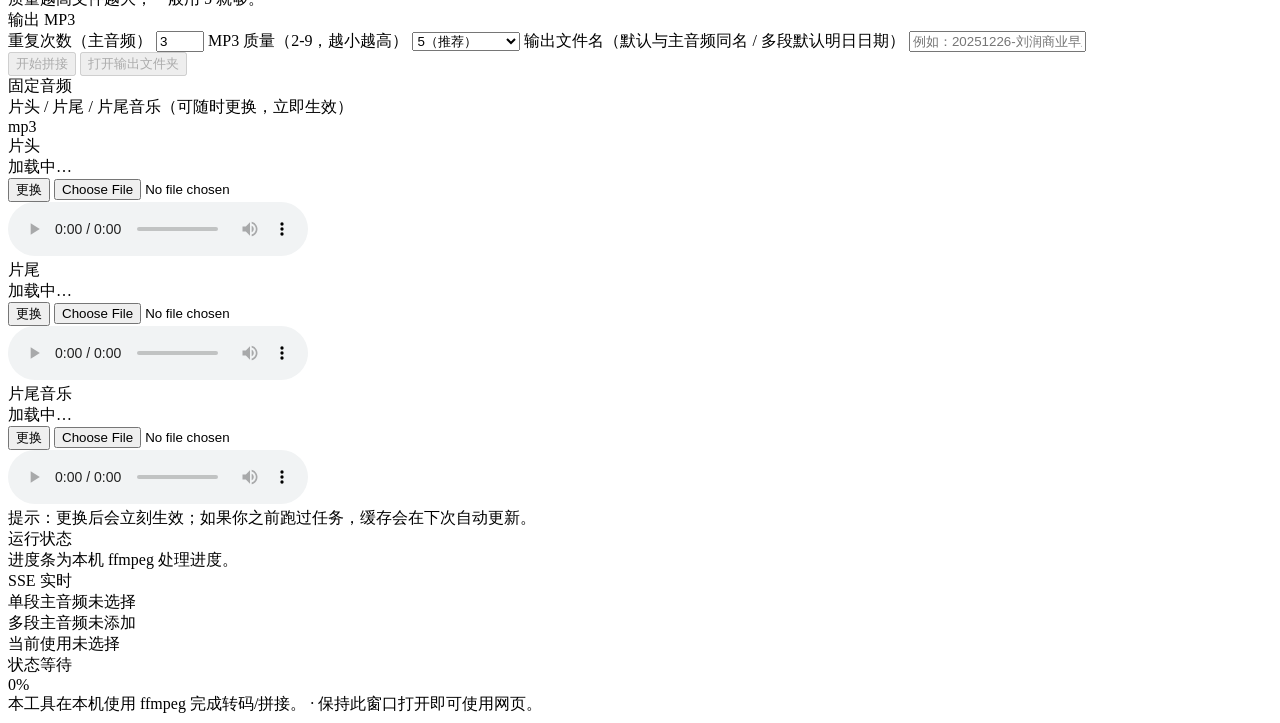
==== commit 73dfc644: "Add report explain workspace and cache reruns" ====
--- a/app/static/concat/index.html
+++ b/app/static/concat/index.html
@@ -5,13 +5,14 @@
     <meta name="viewport" content="width=device-width, initial-scale=1" />
     <meta name="theme-color" content="#0b0b12" />
     <title>早间新闻拼接工作台（本地）</title>
-    <link rel="stylesheet" href="/concat/style.css?v=5" />
+    <link rel="stylesheet" href="/concat/style.css?v=6" />
   </head>
   <body>
     <main class="container">
       <nav class="topNav">
         <a class="navLink" href="/">NotebookLM 生成</a>
         <a class="navLink active" href="/concat">音频拼接</a>
+        <a class="navLink" href="/report-explain">报告解说</a>
         <button id="themeToggle" class="navToggle" type="button">切换到亮色</button>
       </nav>
       <header class="hero">
@@ -276,7 +277,7 @@
       </div>
     </main>
 
-    <script src="/concat/app.js?v=5"></script>
+    <script src="/concat/app.js?v=6"></script>
   </body>
 </html>
 
